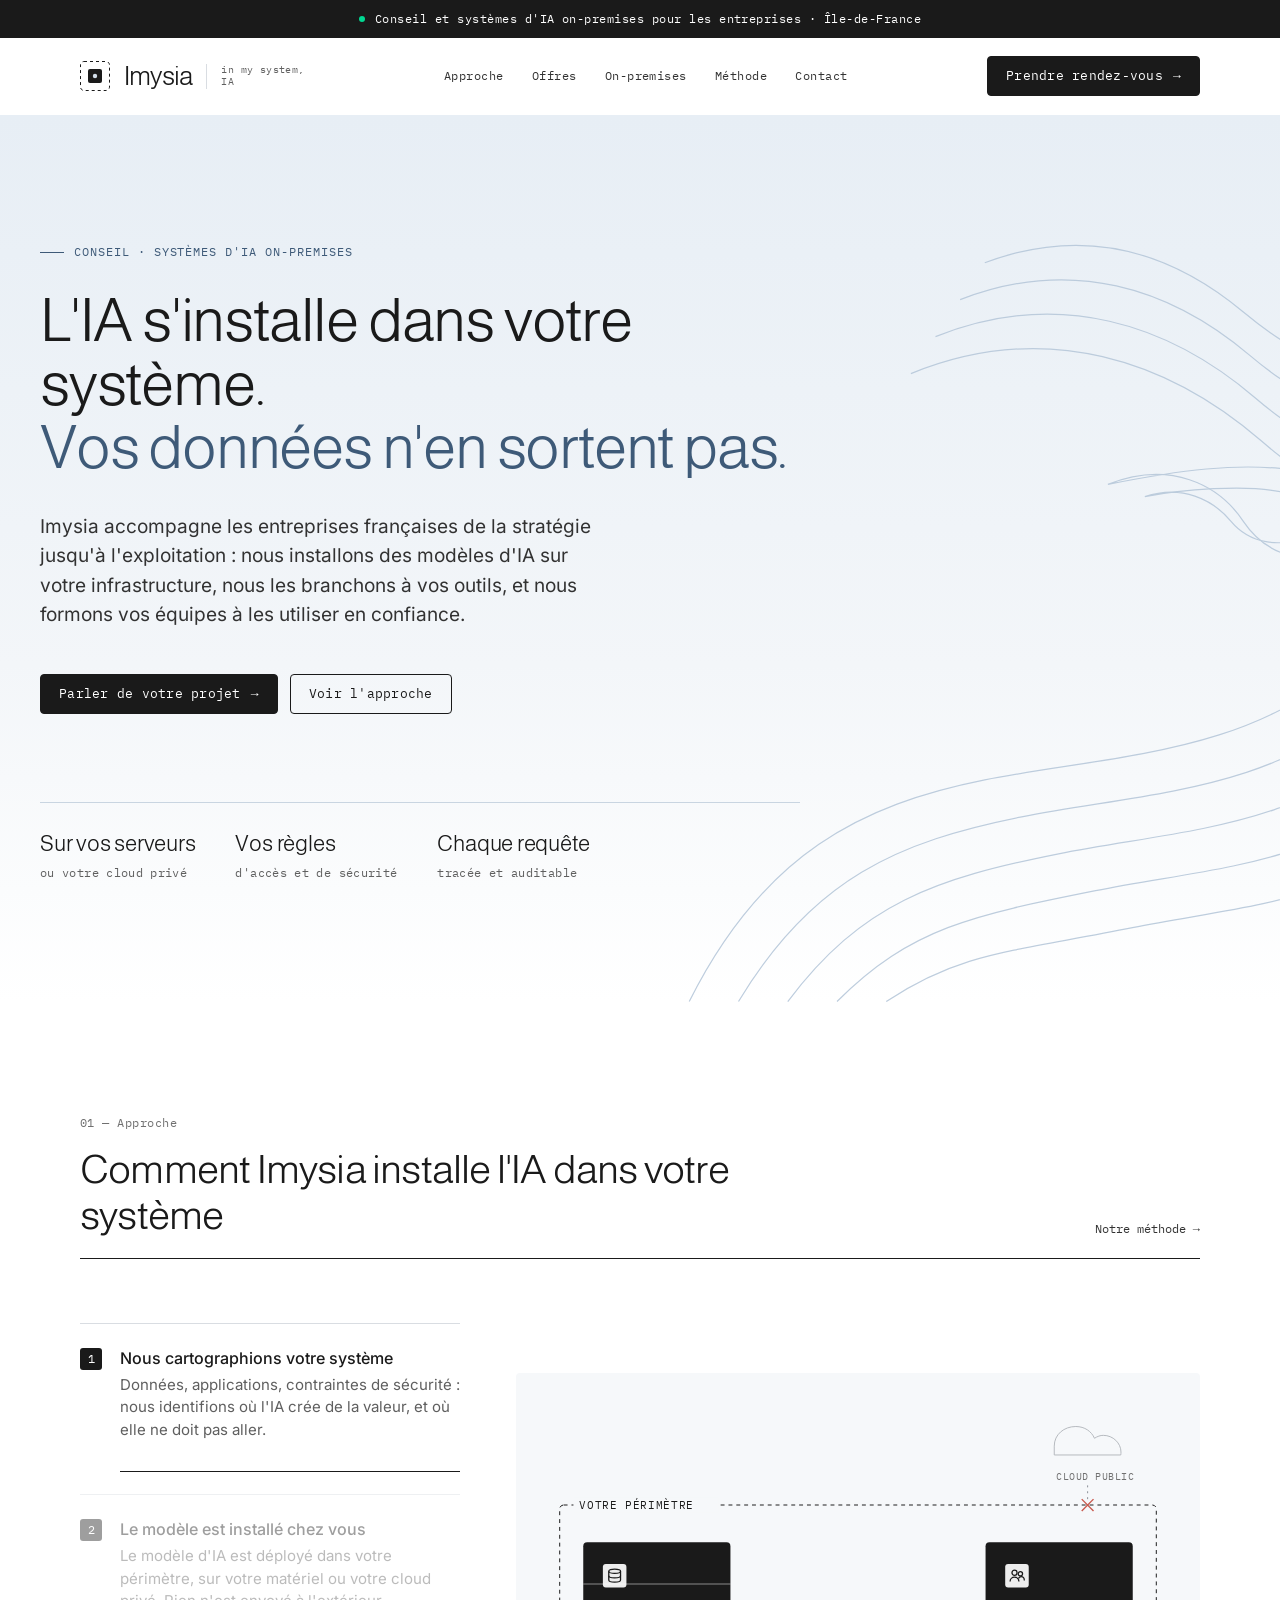
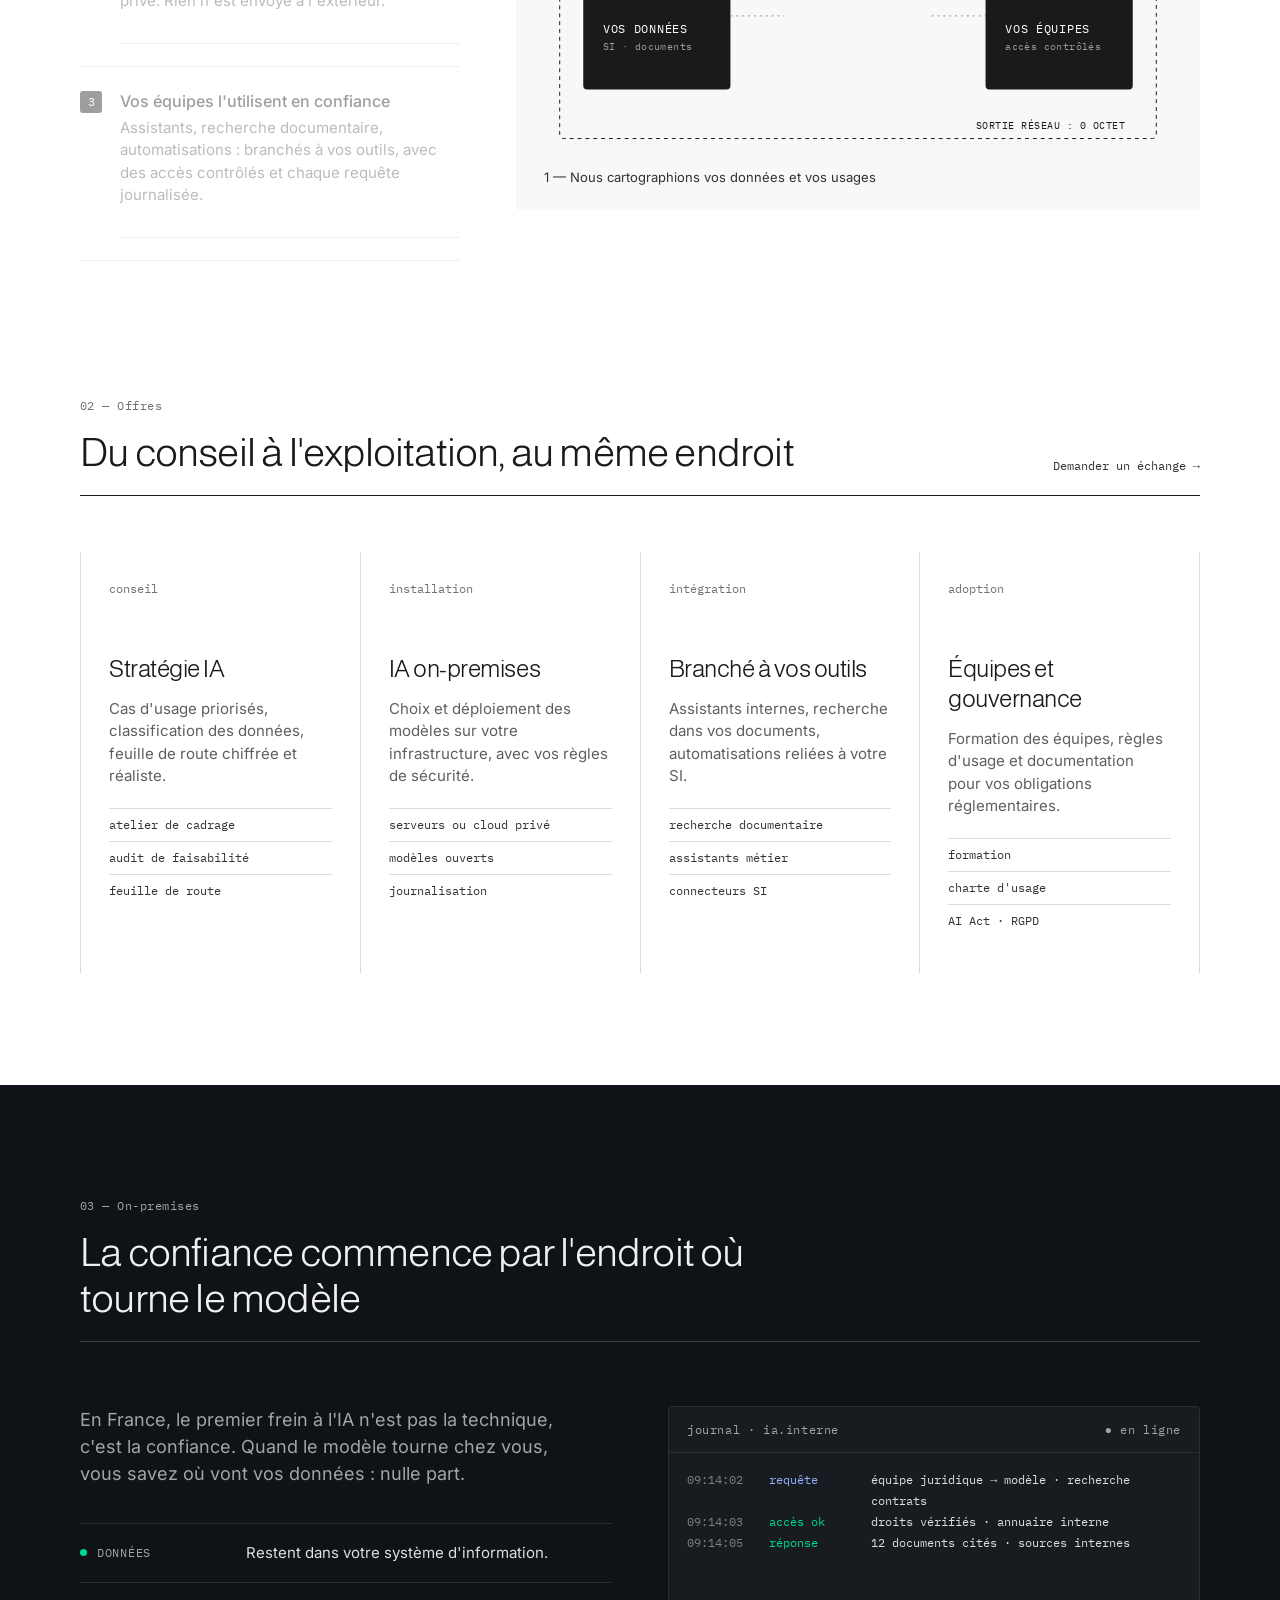
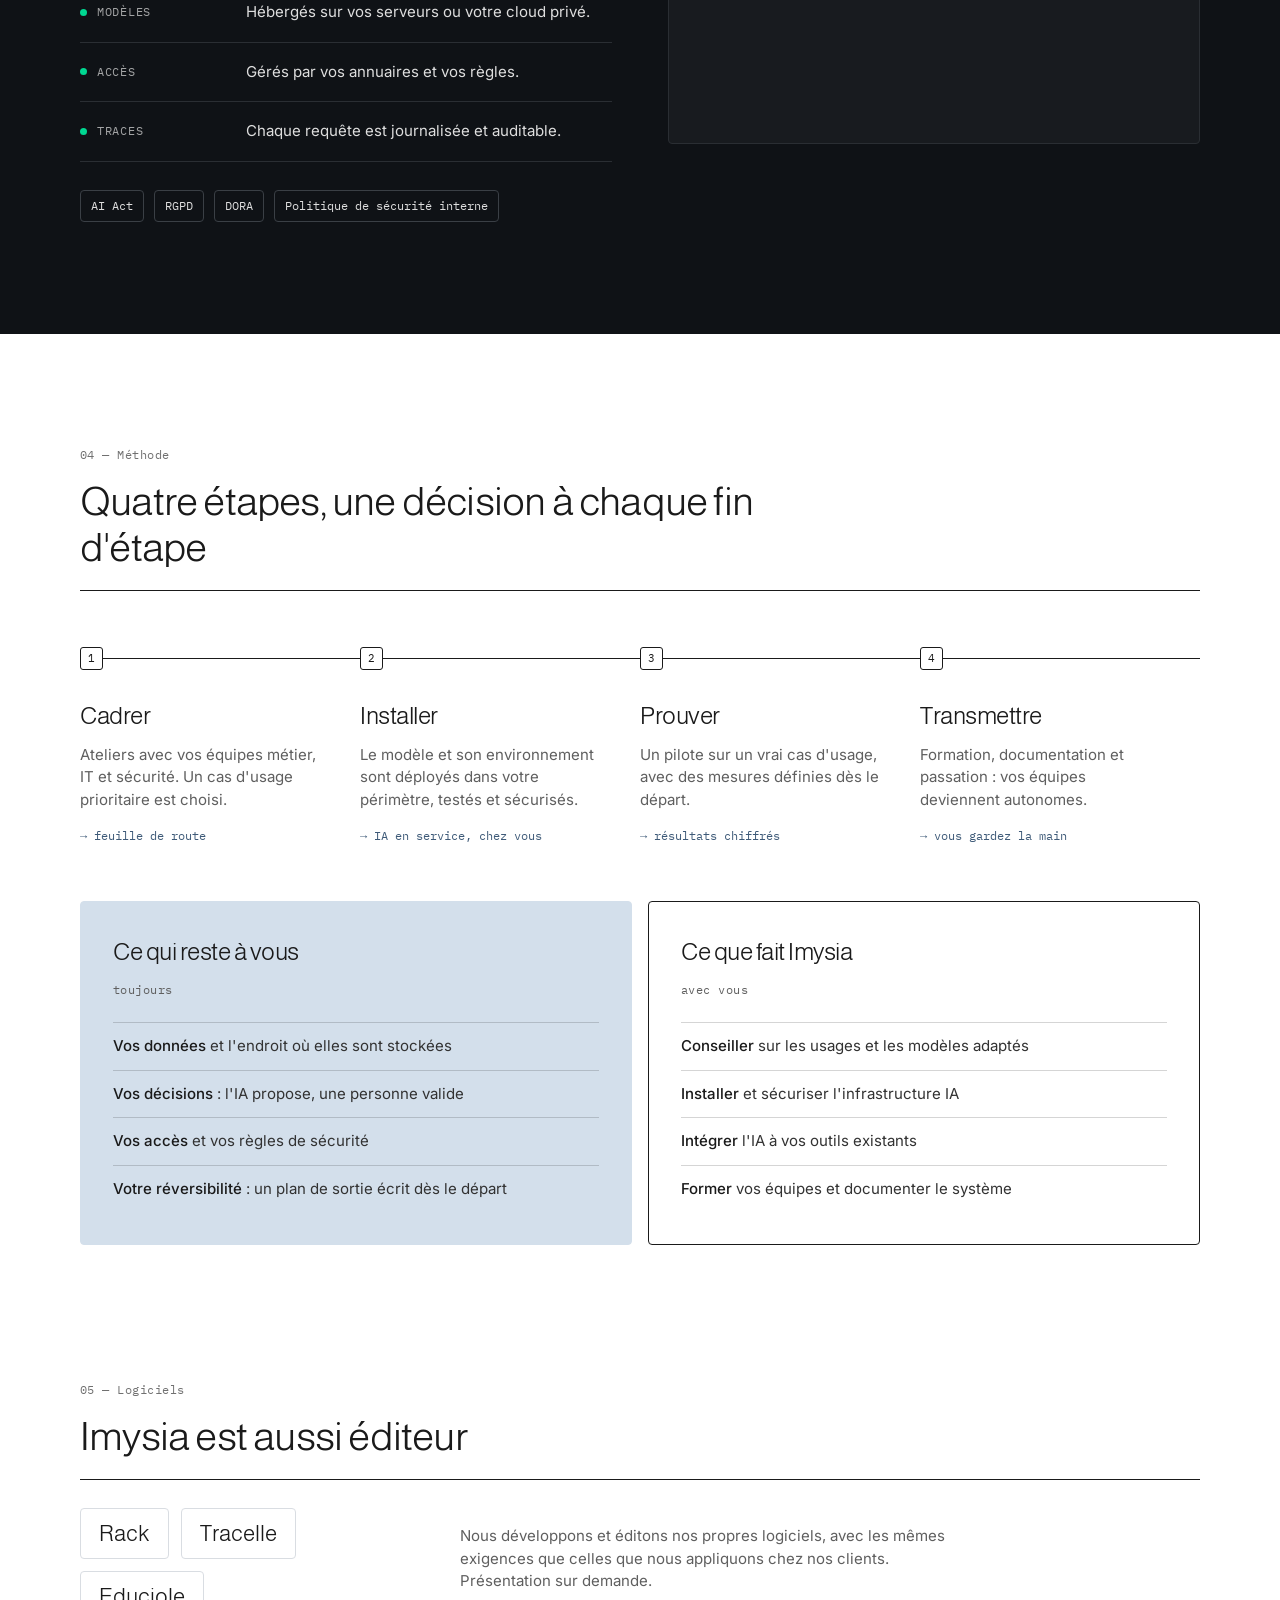
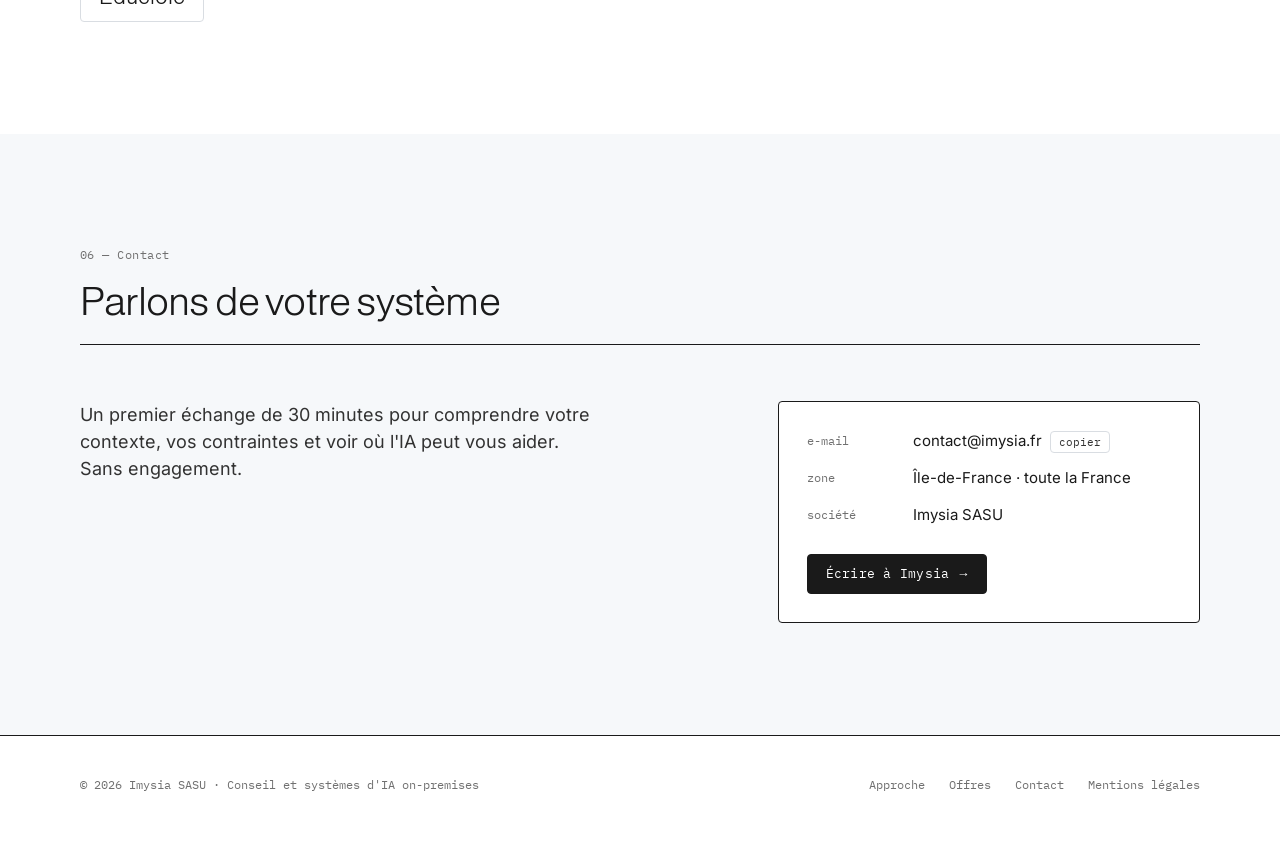
==== index.html @ ec75be94 "Site vitrine Imysia : page d'accueil, mentions légales, polices auto-hébergées Co-Authored-By: Claud" ====
<!DOCTYPE html>
<html lang="fr">
<head>
<meta charset="utf-8">
<meta name="viewport" content="width=device-width, initial-scale=1">
<title>Imysia — L'IA dans votre système</title>
<meta name="description" content="Imysia conseille les entreprises et installe des systèmes d'IA on-premises, dans leur propre système d'information. Vos données restent chez vous.">
<link rel="stylesheet" href="fonts/fonts.css">
<style>
:root{
  --canvas:#ffffff; --paper:#f6f8fa; --ink:#1a1a1a; --graphite:#323232; --smoke:#5f5f5f; --ash:#707070;
  --rule:#1a1a1a; --hairline:#d9dde2; --glacier:#d3dfeb; --glacier-deep:#3e5a78; --blue:#2f5bd8;
  --night:#0f1216; --night-panel:#181b1f; --night-line:#2a2e33; --night-text:#dedede; --night-muted:#a3a4a5;
  --signal:#00b67a; --signal-night:#00d892;
  --display:"Almarai","Inter Tight","Inter",system-ui,sans-serif;
  --sans:"Inter",system-ui,-apple-system,"Segoe UI",sans-serif;
  --mono:"IBM Plex Mono",ui-monospace,SFMono-Regular,Menlo,Consolas,monospace;
}
*{box-sizing:border-box}
html{scroll-behavior:smooth}
body{margin:0;background:var(--canvas);color:var(--graphite);font-family:var(--sans);font-size:16px;line-height:1.5;-webkit-font-smoothing:antialiased}
a{color:inherit;text-decoration:none}
.wrap{max-width:1200px;margin:0 auto;padding:0 40px}
h1,h2,h3{font-family:var(--display);font-weight:300;color:var(--ink);margin:0;letter-spacing:-.02em}
.mono{font-family:var(--mono);font-size:12px;letter-spacing:.04em}
.btn{display:inline-flex;align-items:center;gap:10px;height:40px;padding:0 18px;border-radius:4px;font-family:var(--mono);font-size:13px;letter-spacing:.02em;border:1px solid var(--ink);transition:background-color .2s,color .2s}
.btn-dark{background:var(--ink);color:#fff}
.btn-dark:hover{background:#000}
.btn-line{background:transparent;color:var(--ink)}
.btn-line:hover{background:var(--ink);color:#fff}
.btn .arr{transition:transform .2s}
.btn:hover .arr{transform:translateX(3px)}
:focus-visible{outline:2px solid var(--blue);outline-offset:3px}

/* announcement */
.announce{background:var(--ink);color:#fff;text-align:center;font-family:var(--mono);font-size:12px;letter-spacing:.04em;padding:10px 16px}
.announce .dot{display:inline-block;width:6px;height:6px;border-radius:50%;background:var(--signal-night);margin-right:10px;vertical-align:1px;animation:pulse 2.4s ease-in-out infinite}
@keyframes pulse{0%,100%{opacity:1}50%{opacity:.25}}

/* header */
header{position:sticky;top:0;z-index:20;background:rgba(255,255,255,.92);backdrop-filter:blur(10px);-webkit-backdrop-filter:blur(10px);border-bottom:1px solid transparent;transition:border-color .2s}
header.scrolled{border-bottom-color:var(--hairline)}
.nav{display:flex;align-items:center;justify-content:space-between;height:76px;gap:24px}
.brand{display:flex;align-items:center;gap:14px}
.mark{width:30px;height:30px}
.brand-name{font-family:var(--display);font-weight:300;font-size:26px;letter-spacing:-.03em;color:var(--ink);line-height:1}
.brand-sub{font-family:var(--mono);font-size:10px;line-height:1.25;color:var(--smoke);letter-spacing:.04em;border-left:1px solid var(--hairline);padding-left:14px}
.links{display:flex;gap:28px}
.links a{font-family:var(--mono);font-size:12px;letter-spacing:.04em;color:var(--graphite);position:relative;padding:4px 0}
.links a::after{content:"";position:absolute;left:0;right:0;bottom:-2px;height:1px;background:var(--ink);transform:scaleX(0);transform-origin:left;transition:transform .25s}
.links a:hover::after{transform:scaleX(1)}

/* hero */
.hero{position:relative;overflow:hidden;background:linear-gradient(180deg,#e7eef5 0%,#f3f6f9 62%,#ffffff 100%)}
.topo{position:absolute;inset:0;width:100%;height:100%;opacity:.9}
.topo path{fill:none;stroke:#b7c8da;stroke-width:1}
.topo .drift{animation:drift 28s ease-in-out infinite alternate}
.topo .drift2{animation:drift 36s ease-in-out infinite alternate-reverse}
@keyframes drift{from{transform:translate(0,0)}to{transform:translate(-40px,12px)}}
.hero-in{position:relative;padding:128px 0 120px}
.eyebrow{font-family:var(--mono);font-size:12px;letter-spacing:.08em;text-transform:uppercase;color:var(--glacier-deep);margin:0 0 28px;display:flex;align-items:center;gap:10px}
.eyebrow::before{content:"";width:24px;height:1px;background:var(--glacier-deep)}
.hero h1{font-size:60px;line-height:1.06;max-width:820px}
.hero h1 .soft{color:var(--glacier-deep)}
.hero p.lead{font-size:19px;line-height:1.55;color:var(--graphite);max-width:560px;margin:32px 0 0}
.hero .ctas{display:flex;gap:12px;margin-top:44px;flex-wrap:wrap}
.hero-meta{display:grid;grid-template-columns:repeat(3,auto);gap:40px;justify-content:start;margin-top:88px;padding-top:24px;border-top:1px solid #c9d5e1;max-width:760px}
.hero-meta div{font-family:var(--mono);font-size:12px;color:var(--smoke);letter-spacing:.03em}
.hero-meta b{display:block;font-family:var(--display);font-weight:300;font-size:22px;color:var(--ink);letter-spacing:-.01em;margin-bottom:4px}

/* section header */
section{padding:112px 0}
.sh{display:flex;justify-content:space-between;align-items:flex-end;gap:24px;padding-bottom:20px;border-bottom:1px solid var(--rule)}
.sh .num{font-family:var(--mono);font-size:12px;color:var(--ash);letter-spacing:.04em;margin-bottom:14px;display:block}
.sh h2{font-size:40px;line-height:1.15;max-width:760px}
.sh .side{font-family:var(--mono);font-size:12px;color:var(--graphite);white-space:nowrap}
.sh .side:hover{color:var(--ink);text-decoration:underline}

/* approach / animated diagram */
.approach{display:grid;grid-template-columns:380px 1fr;gap:56px;margin-top:64px;align-items:center}
.steps{list-style:none;margin:0;padding:0}
.step{display:grid;grid-template-columns:24px 1fr;gap:16px;padding:22px 0;border-top:1px solid var(--hairline);cursor:pointer;opacity:.42;transition:opacity .35s}
.step:last-child{border-bottom:1px solid var(--hairline)}
.step.on{opacity:1}
.step .n{width:22px;height:22px;border-radius:3px;background:var(--ink);color:#fff;font-family:var(--mono);font-size:12px;display:grid;place-items:center;margin-top:2px}
.step h3{font-family:var(--sans);font-weight:500;font-size:16px;letter-spacing:0;color:var(--ink);margin-bottom:4px}
.step p{margin:0;font-size:15px;color:var(--smoke)}
.step .bar{grid-column:2;height:1px;background:var(--hairline);margin-top:14px;overflow:hidden}
.step .bar i{display:block;height:100%;width:0;background:var(--ink)}
.step.on .bar i{animation:fill var(--dur,4.2s) linear forwards}
@keyframes fill{to{width:100%}}

.stage{background:var(--paper);border-radius:4px;padding:28px 28px 22px;position:relative}
.stage svg{display:block;width:100%;height:auto}
.stage .cap{font-family:var(--sans);font-size:13px;color:var(--graphite);margin-top:14px;min-height:20px}
.perim{fill:none;stroke:var(--ink);stroke-width:1;stroke-dasharray:4 4}
.perim-label{font-family:var(--mono);font-size:11px;letter-spacing:.06em;fill:var(--ink)}
.box-dark{fill:var(--ink)}
.box-label{font-family:var(--mono);font-size:12px;letter-spacing:.06em;fill:#fff}
.box-sub{font-family:var(--mono);font-size:10px;letter-spacing:.04em;fill:#9a9a9a}
.icon-chip{fill:#fff;opacity:.92}
.icon-stroke{fill:none;stroke:var(--ink);stroke-width:1.3}
.wire{stroke:#8a8f96;stroke-width:1;stroke-dasharray:2 4}
.model{transition:transform .9s cubic-bezier(.2,.8,.2,1),opacity .6s}
.model-card{fill:var(--glacier)}
.model-label{font-family:var(--mono);font-size:12px;fill:var(--ink);letter-spacing:.02em}
.stamp{fill:none;stroke:var(--ink);stroke-width:1}
.stamp-t{font-family:var(--mono);font-size:8px;fill:var(--ink);letter-spacing:.06em}
.packet{fill:var(--blue)}
.cloud{fill:none;stroke:#b5b9be;stroke-width:1}
.cloud-t{font-family:var(--mono);font-size:10px;fill:var(--ash);letter-spacing:.05em}
.block-x{stroke:#c0392b;stroke-width:1.4}
.out-t{font-family:var(--mono);font-size:10px;fill:var(--ink);letter-spacing:.05em}
.glow{opacity:0;transition:opacity 1s}
.s1 .hl-data{opacity:1}
.hl-data{opacity:0;transition:opacity .6s}
.scan{stroke:#ffffff;stroke-width:1;opacity:.5}

/* offres */
.offers{display:grid;grid-template-columns:repeat(4,1fr);gap:0;margin-top:56px;border-left:1px solid var(--hairline)}
.offer{border-right:1px solid var(--hairline);padding:8px 28px 36px;transition:background-color .3s}
.offer:hover{background:var(--paper)}
.offer .tag{font-family:var(--mono);font-size:12px;color:var(--ash);display:block;margin:20px 0 56px}
.offer h3{font-size:24px;line-height:1.25;margin-bottom:14px}
.offer p{margin:0;font-size:15px;color:var(--smoke)}
.offer ul{list-style:none;margin:20px 0 0;padding:0;font-family:var(--mono);font-size:12px;color:var(--graphite)}
.offer li{padding:7px 0;border-top:1px solid var(--hairline)}

/* night */
.night{background:var(--night);color:var(--night-text)}
.night .sh{border-bottom-color:#3a3f45}
.night h2,.night h3{color:#f0f0f0}
.night .sh .num{color:var(--night-muted)}
.night-grid{display:grid;grid-template-columns:1fr 1fr;gap:56px;margin-top:64px;align-items:start}
.night p.lead{font-size:18px;color:var(--night-muted);margin:0 0 36px;max-width:500px}
.status{list-style:none;margin:0;padding:0}
.status li{display:grid;grid-template-columns:150px 1fr;gap:16px;padding:18px 0;border-top:1px solid var(--night-line);font-size:15px}
.status li:last-child{border-bottom:1px solid var(--night-line)}
.status .k{font-family:var(--mono);font-size:12px;letter-spacing:.06em;color:var(--night-muted);display:flex;align-items:center;gap:10px}
.led{width:7px;height:7px;border-radius:50%;background:var(--signal-night);box-shadow:0 0 0 0 rgba(0,216,146,.5);animation:led 2.6s ease-out infinite}
@keyframes led{0%{box-shadow:0 0 0 0 rgba(0,216,146,.45)}70%{box-shadow:0 0 0 7px rgba(0,216,146,0)}100%{box-shadow:0 0 0 0 rgba(0,216,146,0)}}
.term{background:var(--night-panel);border:1px solid var(--night-line);border-radius:4px;font-family:var(--mono);font-size:12px;line-height:1.75;overflow:hidden}
.term-top{display:flex;justify-content:space-between;padding:12px 18px;border-bottom:1px solid var(--night-line);color:var(--night-muted);letter-spacing:.05em}
.term-body{padding:16px 18px 20px;min-height:290px}
.term-line{display:grid;grid-template-columns:72px 92px 1fr;gap:10px;color:var(--night-text);opacity:0;transform:translateY(4px);transition:opacity .4s,transform .4s}
.term-line.in{opacity:1;transform:none}
.term-line .t{color:#7d8187}
.term-line .ok{color:var(--signal-night)}
.term-line .blk{color:#ff8a9a}
.term-line .info{color:#8fb3ff}
.cursor{display:inline-block;width:7px;height:13px;background:var(--night-text);vertical-align:-2px;animation:blink 1s steps(1) infinite}
@keyframes blink{50%{opacity:0}}
.frames{display:flex;gap:10px;flex-wrap:wrap;margin-top:28px}
.frames span{font-family:var(--mono);font-size:12px;color:var(--night-text);border:1px solid #3a3f45;border-radius:4px;padding:6px 10px}

/* method */
.method{display:grid;grid-template-columns:repeat(4,1fr);margin-top:56px;position:relative}
.method::before{content:"";position:absolute;left:0;right:0;top:11px;height:1px;background:var(--hairline)}
.method .line-fill{position:absolute;left:0;top:11px;height:1px;background:var(--ink);width:0;transition:width 1.6s cubic-bezier(.2,.8,.2,1)}
.method.in .line-fill{width:100%}
.phase{position:relative;padding-right:32px}
.phase .knot{width:23px;height:23px;border:1px solid var(--ink);background:#fff;border-radius:3px;display:grid;place-items:center;font-family:var(--mono);font-size:11px;color:var(--ink);position:relative;z-index:1}
.phase h3{font-size:24px;margin:28px 0 10px}
.phase p{margin:0;font-size:15px;color:var(--smoke)}
.phase .out{display:block;font-family:var(--mono);font-size:12px;color:var(--glacier-deep);margin-top:16px}

/* trust */
.trust{display:grid;grid-template-columns:1fr 1fr;gap:16px;margin-top:56px}
.tcol{border:1px solid var(--ink);border-radius:4px;padding:32px}
.tcol.fill{background:var(--glacier);border-color:var(--glacier)}
.tcol h3{font-size:24px;margin-bottom:6px}
.tcol .mono{color:var(--smoke)}
.tcol ul{list-style:none;margin:22px 0 0;padding:0}
.tcol li{padding:12px 0;border-top:1px solid rgba(26,26,26,.18);font-size:15px;color:var(--graphite)}
.tcol li b{color:var(--ink);font-weight:500}

/* software */
.soft-row{display:grid;grid-template-columns:340px 1fr;gap:40px;align-items:baseline;padding:28px 0 0}
.soft-row p{margin:0;font-size:15px;color:var(--smoke);max-width:520px}
.soft-list{display:flex;gap:12px;flex-wrap:wrap}
.soft-list span{font-family:var(--display);font-weight:300;font-size:22px;color:var(--ink);border:1px solid var(--hairline);border-radius:4px;padding:8px 18px}

/* contact */
.contact{background:var(--paper)}
.contact-grid{display:grid;grid-template-columns:1.2fr .8fr;gap:64px;margin-top:56px;align-items:start}
.contact-grid p.lead{font-size:18px;color:var(--graphite);margin:0;max-width:520px}
.card{background:#fff;border:1px solid var(--ink);border-radius:4px;padding:28px}
.card dl{margin:0;display:grid;grid-template-columns:90px 1fr;gap:14px 16px;font-size:15px;color:var(--ink)}
.card dt{font-family:var(--mono);font-size:12px;color:var(--ash);padding-top:2px}
.card dd{margin:0}
.copy{font-family:var(--mono);font-size:11px;color:var(--graphite);background:none;border:1px solid var(--hairline);border-radius:4px;padding:3px 8px;margin-left:8px;cursor:pointer}
.copy:hover{border-color:var(--ink)}

footer{border-top:1px solid var(--rule);padding:40px 0 64px;font-family:var(--mono);font-size:12px;color:var(--ash)}
.foot{display:flex;justify-content:space-between;gap:24px;flex-wrap:wrap}
.foot nav{display:flex;gap:24px}
.foot a:hover{color:var(--ink)}

/* reveal */
.rv{opacity:0;transform:translateY(14px);transition:opacity .8s ease,transform .8s ease}
.rv.in{opacity:1;transform:none}

@media (max-width:1000px){
  .approach,.night-grid,.contact-grid,.trust{grid-template-columns:1fr}
  .offers,.method{grid-template-columns:repeat(2,1fr)}
  .method::before,.method .line-fill{display:none}
  .phase{margin-bottom:40px}
  .links{display:none}
  .hero h1{font-size:46px}
  .sh h2{font-size:32px}
}
@media (max-width:640px){
  .wrap{padding:0 20px}
  section{padding:80px 0}
  .hero-in{padding:80px 0}
  .hero h1{font-size:36px}
  .brand-sub{display:none}
  .offers,.method{grid-template-columns:1fr}
  .hero-meta{grid-template-columns:1fr;gap:20px}
  .soft-row{grid-template-columns:1fr;gap:16px}
  .status li{grid-template-columns:1fr;gap:6px}
  .term-line{grid-template-columns:62px 1fr}
  .term-line .t{display:none}
  .sh{flex-direction:column;align-items:flex-start}
}
@media (prefers-reduced-motion:reduce){
  *,*::before,*::after{animation:none!important;transition:none!important}
  .rv{opacity:1;transform:none}
  .term-line{opacity:1;transform:none}
}
</style>
</head>
<body>

<div class="announce"><span class="dot"></span>Conseil et systèmes d'IA on-premises pour les entreprises · Île-de-France</div>

<header id="top">
  <div class="wrap nav">
    <a href="#top" class="brand" aria-label="Imysia, accueil">
      <svg class="mark" viewBox="0 0 30 30" aria-hidden="true"><rect x=".5" y=".5" width="29" height="29" rx="3.5" fill="none" stroke="#1a1a1a" stroke-dasharray="3 3"/><rect x="8" y="8" width="14" height="14" rx="2" fill="#1a1a1a"/><circle cx="15" cy="15" r="2.2" fill="#d3dfeb"/></svg>
      <span class="brand-name">Imysia</span>
      <span class="brand-sub">in my system,<br>IA</span>
    </a>
    <nav class="links" aria-label="Navigation principale">
      <a href="#approche">Approche</a>
      <a href="#offres">Offres</a>
      <a href="#perimetre">On-premises</a>
      <a href="#methode">Méthode</a>
      <a href="#contact">Contact</a>
    </nav>
    <a href="#contact" class="btn btn-dark">Prendre rendez-vous <span class="arr">→</span></a>
  </div>
</header>

<main>
<!-- HERO -->
<section class="hero" aria-labelledby="h-hero" style="padding:0">
  <svg class="topo" viewBox="0 0 1440 720" preserveAspectRatio="xMidYMid slice" aria-hidden="true">
    <g class="drift">
      <path d="M760 720C820 600 900 560 1000 540S1220 520 1300 440 1440 300 1500 260"/>
      <path d="M800 720C860 620 930 590 1030 570S1240 550 1320 470 1450 340 1520 300"/>
      <path d="M840 720C900 640 960 620 1060 600S1260 580 1340 500 1460 380 1540 340"/>
      <path d="M880 720C940 660 990 650 1090 630S1280 610 1360 530 1470 420 1560 380"/>
      <path d="M920 720C980 680 1020 680 1120 660S1300 640 1380 560 1480 460 1580 420"/>
    </g>
    <g class="drift2">
      <path d="M1000 120C1080 90 1150 110 1210 160S1330 230 1400 200"/>
      <path d="M980 150C1070 115 1150 140 1215 195S1340 265 1420 235"/>
      <path d="M960 180C1060 140 1150 170 1220 230S1350 300 1440 270"/>
      <path d="M940 210C1050 165 1150 200 1225 265S1360 335 1460 305"/>
      <path d="M1100 300C1150 280 1190 300 1210 330S1270 370 1300 350 1310 300 1260 290 1150 290 1100 300Z"/>
      <path d="M1130 310C1160 300 1185 312 1200 330S1240 352 1262 342 1268 312 1240 306 1160 304 1130 310Z"/>
    </g>
  </svg>
  <div class="wrap hero-in">
    <p class="eyebrow rv">Conseil · Systèmes d'IA on-premises</p>
    <h1 id="h-hero" class="rv">L'IA s'installe dans votre système.<br><span class="soft">Vos données n'en sortent pas.</span></h1>
    <p class="lead rv">Imysia accompagne les entreprises françaises de la stratégie jusqu'à l'exploitation : nous installons des modèles d'IA sur votre infrastructure, nous les branchons à vos outils, et nous formons vos équipes à les utiliser en confiance.</p>
    <div class="ctas rv">
      <a href="#contact" class="btn btn-dark">Parler de votre projet <span class="arr">→</span></a>
      <a href="#approche" class="btn btn-line">Voir l'approche</a>
    </div>
    <div class="hero-meta rv">
      <div><b>Sur vos serveurs</b>ou votre cloud privé</div>
      <div><b>Vos règles</b>d'accès et de sécurité</div>
      <div><b>Chaque requête</b>tracée et auditable</div>
    </div>
  </div>
</section>

<!-- 01 APPROCHE -->
<section id="approche">
  <div class="wrap">
    <div class="sh rv">
      <div><span class="num">01 — Approche</span><h2>Comment Imysia installe l'IA dans votre système</h2></div>
      <a href="#methode" class="side">Notre méthode →</a>
    </div>

    <div class="approach">
      <ol class="steps" id="steps">
        <li class="step on" data-i="0"><span class="n">1</span><div><h3>Nous cartographions votre système</h3><p>Données, applications, contraintes de sécurité : nous identifions où l'IA crée de la valeur, et où elle ne doit pas aller.</p></div><div class="bar"><i></i></div></li>
        <li class="step" data-i="1"><span class="n">2</span><div><h3>Le modèle est installé chez vous</h3><p>Le modèle d'IA est déployé dans votre périmètre, sur votre matériel ou votre cloud privé. Rien n'est envoyé à l'extérieur.</p></div><div class="bar"><i></i></div></li>
        <li class="step" data-i="2"><span class="n">3</span><div><h3>Vos équipes l'utilisent en confiance</h3><p>Assistants, recherche documentaire, automatisations : branchés à vos outils, avec des accès contrôlés et chaque requête journalisée.</p></div><div class="bar"><i></i></div></li>
      </ol>

      <figure class="stage rv" style="margin:0" aria-label="Schéma animé : vos données, le modèle d'IA et vos équipes, tous à l'intérieur de votre périmètre ; le cloud public reste à l'extérieur.">
        <svg viewBox="0 0 640 360" id="diagram">
          <!-- outside: public cloud -->
          <g id="cloud">
            <path class="cloud" d="M520 46c0-12 10-20 22-20 9 0 16 5 19 12 3-2 6-3 9-3 10 0 18 8 18 17 0 1 0 2-.2 3H520z"/>
            <text class="cloud-t" x="522" y="80">CLOUD PUBLIC</text>
            <line class="wire" x1="554" y1="86" x2="554" y2="104"/>
            <g id="block"><line class="block-x" x1="548" y1="100" x2="560" y2="112"/><line class="block-x" x1="560" y1="100" x2="548" y2="112"/></g>
          </g>
          <!-- perimeter -->
          <rect class="perim" x="16" y="106" width="608" height="238" rx="4"/>
          <rect x="30" y="98" width="148" height="16" fill="#f6f8fa"/>
          <text class="perim-label" x="36" y="110">VOTRE PÉRIMÈTRE</text>
          <text class="out-t" x="440" y="334" id="egress">SORTIE RÉSEAU : 0 OCTET</text>

          <!-- data -->
          <g id="data">
            <rect class="box-dark" x="40" y="144" width="150" height="150" rx="4"/>
            <rect class="icon-chip" x="60" y="166" width="24" height="24" rx="3"/>
            <g class="icon-stroke" transform="translate(64 170)"><ellipse cx="8" cy="3.5" rx="6" ry="2.2"/><path d="M2 3.5v9c0 1.2 2.7 2.2 6 2.2s6-1 6-2.2v-9"/><path d="M2 8c0 1.2 2.7 2.2 6 2.2s6-1 6-2.2"/></g>
            <text class="box-label" x="60" y="236">VOS DONNÉES</text>
            <text class="box-sub" x="60" y="254">SI · documents</text>
            <g id="scanlines" class="hl-data">
              <line class="scan" x1="40" y1="0" x2="190" y2="0" id="scan1"/>
            </g>
          </g>

          <!-- wires -->
          <line class="wire" x1="190" y1="219" x2="245" y2="219"/>
          <line class="wire" x1="395" y1="219" x2="450" y2="219"/>

          <!-- model -->
          <g class="model" id="model">
            <rect class="model-card" x="245" y="172" width="150" height="94" rx="4"/>
            <text class="model-label" x="259" y="250">Modèle IA</text>
            <g transform="translate(332 182)">
              <rect class="stamp" x="0" y="0" width="52" height="54" rx="2"/>
              <circle class="stamp" cx="26" cy="20" r="11"/>
              <path class="stamp" d="M20 20l4 4 8-8"/>
              <text class="stamp-t" x="6" y="44">ON-PREM</text>
            </g>
          </g>

          <!-- teams -->
          <g id="teams">
            <defs>
              <radialGradient id="g1" cx="1" cy=".4" r="1.1">
                <stop offset="0" stop-color="#2f5bd8"/><stop offset=".55" stop-color="#1b2d6b"/><stop offset="1" stop-color="#1a1a1a" stop-opacity="0"/>
              </radialGradient>
            </defs>
            <rect class="box-dark" x="450" y="144" width="150" height="150" rx="4"/>
            <rect class="glow" id="glow" x="450" y="144" width="150" height="150" rx="4" fill="url(#g1)"/>
            <rect class="icon-chip" x="470" y="166" width="24" height="24" rx="3"/>
            <g class="icon-stroke" transform="translate(474 170)"><circle cx="5.5" cy="5" r="2.6"/><circle cx="11.5" cy="6" r="2.2"/><path d="M1 14c0-2.6 2-4.4 4.5-4.4S10 11.4 10 14"/><path d="M9.5 11c.6-1.3 1.6-2 2.8-2 2 0 3.2 1.6 3.2 4"/></g>
            <text class="box-label" x="470" y="236">VOS ÉQUIPES</text>
            <text class="box-sub" x="470" y="254">accès contrôlés</text>
          </g>

          <!-- packets -->
          <circle class="packet" id="p1" r="3.5" cx="190" cy="219" opacity="0"/>
          <circle class="packet" id="p2" r="3.5" cx="395" cy="219" opacity="0"/>
        </svg>
        <figcaption class="cap" id="cap">1 — Nous cartographions vos données et vos usages</figcaption>
      </figure>
    </div>
  </div>
</section>

<!-- 02 OFFRES -->
<section id="offres" style="padding-top:24px">
  <div class="wrap">
    <div class="sh rv">
      <div><span class="num">02 — Offres</span><h2>Du conseil à l'exploitation, au même endroit</h2></div>
      <a href="#contact" class="side">Demander un échange →</a>
    </div>
    <div class="offers">
      <article class="offer rv"><span class="tag">conseil</span><h3>Stratégie IA</h3><p>Cas d'usage priorisés, classification des données, feuille de route chiffrée et réaliste.</p><ul><li>atelier de cadrage</li><li>audit de faisabilité</li><li>feuille de route</li></ul></article>
      <article class="offer rv"><span class="tag">installation</span><h3>IA on-premises</h3><p>Choix et déploiement des modèles sur votre infrastructure, avec vos règles de sécurité.</p><ul><li>serveurs ou cloud privé</li><li>modèles ouverts</li><li>journalisation</li></ul></article>
      <article class="offer rv"><span class="tag">intégration</span><h3>Branché à vos outils</h3><p>Assistants internes, recherche dans vos documents, automatisations reliées à votre SI.</p><ul><li>recherche documentaire</li><li>assistants métier</li><li>connecteurs SI</li></ul></article>
      <article class="offer rv"><span class="tag">adoption</span><h3>Équipes et gouvernance</h3><p>Formation des équipes, règles d'usage et documentation pour vos obligations réglementaires.</p><ul><li>formation</li><li>charte d'usage</li><li>AI Act · RGPD</li></ul></article>
    </div>
  </div>
</section>

<!-- 03 ON-PREM (night) -->
<section id="perimetre" class="night">
  <div class="wrap">
    <div class="sh rv">
      <div><span class="num">03 — On-premises</span><h2>La confiance commence par l'endroit où tourne le modèle</h2></div>
    </div>
    <div class="night-grid">
      <div class="rv">
        <p class="lead">En France, le premier frein à l'IA n'est pas la technique, c'est la confiance. Quand le modèle tourne chez vous, vous savez où vont vos données : nulle part.</p>
        <ul class="status">
          <li><span class="k"><span class="led"></span>DONNÉES</span><span>Restent dans votre système d'information.</span></li>
          <li><span class="k"><span class="led"></span>MODÈLES</span><span>Hébergés sur vos serveurs ou votre cloud privé.</span></li>
          <li><span class="k"><span class="led"></span>ACCÈS</span><span>Gérés par vos annuaires et vos règles.</span></li>
          <li><span class="k"><span class="led"></span>TRACES</span><span>Chaque requête est journalisée et auditable.</span></li>
        </ul>
        <div class="frames"><span>AI Act</span><span>RGPD</span><span>DORA</span><span>Politique de sécurité interne</span></div>
      </div>
      <div class="term rv" aria-label="Exemple de journal d'un système IA on-premises">
        <div class="term-top"><span>journal · ia.interne</span><span>● en ligne</span></div>
        <div class="term-body" id="term">
          <div class="term-line"><span class="t">09:14:02</span><span class="info">requête</span><span>équipe juridique → modèle · recherche contrats</span></div>
          <div class="term-line"><span class="t">09:14:03</span><span class="ok">accès ok</span><span>droits vérifiés · annuaire interne</span></div>
          <div class="term-line"><span class="t">09:14:05</span><span class="ok">réponse</span><span>12 documents cités · sources internes</span></div>
          <div class="term-line"><span class="t">09:21:47</span><span class="info">requête</span><span>support client → modèle · synthèse ticket</span></div>
          <div class="term-line"><span class="t">09:21:48</span><span class="blk">bloqué</span><span>appel externe refusé · hors périmètre</span></div>
          <div class="term-line"><span class="t">09:21:49</span><span class="ok">réponse</span><span>générée en local · 0 octet sortant</span></div>
          <div class="term-line"><span class="t">09:30:00</span><span class="info">audit</span><span>journal signé · conservé 12 mois</span></div>
          <div class="term-line"><span class="t"></span><span></span><span><span class="cursor"></span></span></div>
        </div>
      </div>
    </div>
  </div>
</section>

<!-- 04 METHODE -->
<section id="methode">
  <div class="wrap">
    <div class="sh rv">
      <div><span class="num">04 — Méthode</span><h2>Quatre étapes, une décision à chaque fin d'étape</h2></div>
    </div>
    <div class="method" id="method">
      <span class="line-fill"></span>
      <div class="phase"><span class="knot">1</span><h3>Cadrer</h3><p>Ateliers avec vos équipes métier, IT et sécurité. Un cas d'usage prioritaire est choisi.</p><span class="out">→ feuille de route</span></div>
      <div class="phase"><span class="knot">2</span><h3>Installer</h3><p>Le modèle et son environnement sont déployés dans votre périmètre, testés et sécurisés.</p><span class="out">→ IA en service, chez vous</span></div>
      <div class="phase"><span class="knot">3</span><h3>Prouver</h3><p>Un pilote sur un vrai cas d'usage, avec des mesures définies dès le départ.</p><span class="out">→ résultats chiffrés</span></div>
      <div class="phase"><span class="knot">4</span><h3>Transmettre</h3><p>Formation, documentation et passation : vos équipes deviennent autonomes.</p><span class="out">→ vous gardez la main</span></div>
    </div>

    <div class="trust">
      <div class="tcol fill rv">
        <h3>Ce qui reste à vous</h3>
        <span class="mono">toujours</span>
        <ul>
          <li><b>Vos données</b> et l'endroit où elles sont stockées</li>
          <li><b>Vos décisions</b> : l'IA propose, une personne valide</li>
          <li><b>Vos accès</b> et vos règles de sécurité</li>
          <li><b>Votre réversibilité</b> : un plan de sortie écrit dès le départ</li>
        </ul>
      </div>
      <div class="tcol rv">
        <h3>Ce que fait Imysia</h3>
        <span class="mono">avec vous</span>
        <ul>
          <li><b>Conseiller</b> sur les usages et les modèles adaptés</li>
          <li><b>Installer</b> et sécuriser l'infrastructure IA</li>
          <li><b>Intégrer</b> l'IA à vos outils existants</li>
          <li><b>Former</b> vos équipes et documenter le système</li>
        </ul>
      </div>
    </div>
  </div>
</section>

<!-- 05 LOGICIELS -->
<section id="logiciels" style="padding-top:24px">
  <div class="wrap">
    <div class="sh rv">
      <div><span class="num">05 — Logiciels</span><h2>Imysia est aussi éditeur</h2></div>
    </div>
    <div class="soft-row rv">
      <div class="soft-list"><span>Rack</span><span>Tracelle</span><span>Educiole</span></div>
      <p>Nous développons et éditons nos propres logiciels, avec les mêmes exigences que celles que nous appliquons chez nos clients. Présentation sur demande.</p>
    </div>
  </div>
</section>

<!-- 06 CONTACT -->
<section id="contact" class="contact">
  <div class="wrap">
    <div class="sh rv">
      <div><span class="num">06 — Contact</span><h2>Parlons de votre système</h2></div>
    </div>
    <div class="contact-grid">
      <p class="lead rv">Un premier échange de 30 minutes pour comprendre votre contexte, vos contraintes et voir où l'IA peut vous aider. Sans engagement.</p>
      <div class="card rv">
        <dl>
          <dt>e-mail</dt><dd><span id="mail">contact@imysia.fr</span><button class="copy" type="button" data-copy="mail">copier</button></dd>
          <dt>zone</dt><dd>Île-de-France · toute la France</dd>
          <dt>société</dt><dd>Imysia SASU</dd>
        </dl>
        <a class="btn btn-dark" style="margin-top:28px" href="mailto:contact@imysia.fr?subject=Projet%20IA%20on-premises">Écrire à Imysia <span class="arr">→</span></a>
      </div>
    </div>
  </div>
</section>
</main>

<footer>
  <div class="wrap foot">
    <span>© 2026 Imysia SASU · Conseil et systèmes d'IA on-premises</span>
    <nav aria-label="Pied de page"><a href="#approche">Approche</a><a href="#offres">Offres</a><a href="#contact">Contact</a><a href="mentions-legales.html">Mentions légales</a></nav>
  </div>
</footer>

<script>
(function(){
  var reduce = window.matchMedia && window.matchMedia('(prefers-reduced-motion: reduce)').matches;

  // header border
  var hd=document.querySelector('header');
  function sc(){hd.classList.toggle('scrolled',window.scrollY>8)}
  window.addEventListener('scroll',sc,{passive:true});sc();

  // reveal
  var io=new IntersectionObserver(function(es){es.forEach(function(e){if(e.isIntersecting){e.target.classList.add('in');io.unobserve(e.target)}})},{threshold:.15});
  document.querySelectorAll('.rv,#method').forEach(function(el){io.observe(el)});

  // terminal lines
  var term=document.getElementById('term'), started=false;
  new IntersectionObserver(function(es){es.forEach(function(e){
    if(e.isIntersecting && !started){started=true;
      var ls=term.querySelectorAll('.term-line');
      ls.forEach(function(l,i){setTimeout(function(){l.classList.add('in')}, reduce?0:i*420)});
    }})},{threshold:.3}).observe(term);

  // diagram
  var steps=[].slice.call(document.querySelectorAll('.step'));
  var caps=['1 — Nous cartographions vos données et vos usages','2 — Le modèle est installé dans votre périmètre','3 — Vos équipes l’utilisent, rien ne sort'];
  var model=document.getElementById('model'), glow=document.getElementById('glow'), cap=document.getElementById('cap');
  var scan=document.getElementById('scan1'), scanG=document.getElementById('scanlines');
  var p1=document.getElementById('p1'), p2=document.getElementById('p2'), block=document.getElementById('block');
  var cur=0, timer=null, raf=null, t0=0, DUR=4200, paused=false;

  function setStep(i){
    cur=i;
    steps.forEach(function(s,k){s.classList.toggle('on',k===i);var b=s.querySelector('.bar i');if(b){b.style.animation='none';b.offsetWidth;b.style.animation=''}});
    cap.textContent=caps[i];
    scanG.style.opacity = i===0 ? 1 : 0;
    if(i===0){ model.style.transform='translate(0,-90px)'; model.style.opacity=0; }
    else { model.style.transform='translate(0,0)'; model.style.opacity=1; }
    glow.style.opacity = i===2 ? .9 : 0;
    t0=performance.now();
  }
  function loop(now){
    var t=(now-t0)/DUR;
    // scan line over data box
    if(cur===0){ var y=144+((now/12)%150); scan.setAttribute('y1',y); scan.setAttribute('y2',y); }
    // packets in step 3
    if(cur===2){
      var a=((now-t0)/1400)%1, b=((now-t0)/1400+.5)%1;
      p1.setAttribute('cx',190+55*a); p1.setAttribute('opacity',1);
      p2.setAttribute('cx',395+55*b); p2.setAttribute('opacity',1);
    } else { p1.setAttribute('opacity',0); p2.setAttribute('opacity',0); }
    // blocked cloud pulse
    block.style.opacity = .55+.45*Math.abs(Math.sin(now/600));
    if(!paused && t>=1){ setStep((cur+1)%3); }
    raf=requestAnimationFrame(loop);
  }
  steps.forEach(function(s){
    s.addEventListener('click',function(){setStep(+s.dataset.i)});
  });
  var stage=document.querySelector('.stage');
  stage.addEventListener('mouseenter',function(){paused=true});
  stage.addEventListener('mouseleave',function(){paused=false;t0=performance.now()});
  setStep(0);
  if(reduce){ setStep(2); } else { raf=requestAnimationFrame(loop); }

  // copy
  document.querySelectorAll('[data-copy]').forEach(function(b){
    b.addEventListener('click',function(){
      var t=document.getElementById(b.getAttribute('data-copy')).textContent;
      try{navigator.clipboard.writeText(t).then(function(){b.textContent='copié';setTimeout(function(){b.textContent='copier'},1500)},function(){b.textContent='sélectionnez'})}catch(e){b.textContent='sélectionnez'}
    });
  });
})();
</script>
</body>
</html>
---- fonts/fonts.css ----
@font-face{font-family:"Almarai";font-weight:300;font-style:normal;font-display:swap;src:url(almarai-latin-300-normal.woff2) format("woff2")}
@font-face{font-family:"Almarai";font-weight:400;font-style:normal;font-display:swap;src:url(almarai-latin-400-normal.woff2) format("woff2")}
@font-face{font-family:"Inter";font-weight:400;font-style:normal;font-display:swap;src:url(inter-latin-400-normal.woff2) format("woff2")}
@font-face{font-family:"Inter";font-weight:500;font-style:normal;font-display:swap;src:url(inter-latin-500-normal.woff2) format("woff2")}
@font-face{font-family:"IBM Plex Mono";font-weight:400;font-style:normal;font-display:swap;src:url(ibm-plex-mono-latin-400-normal.woff2) format("woff2")}
@font-face{font-family:"IBM Plex Mono";font-weight:500;font-style:normal;font-display:swap;src:url(ibm-plex-mono-latin-500-normal.woff2) format("woff2")}
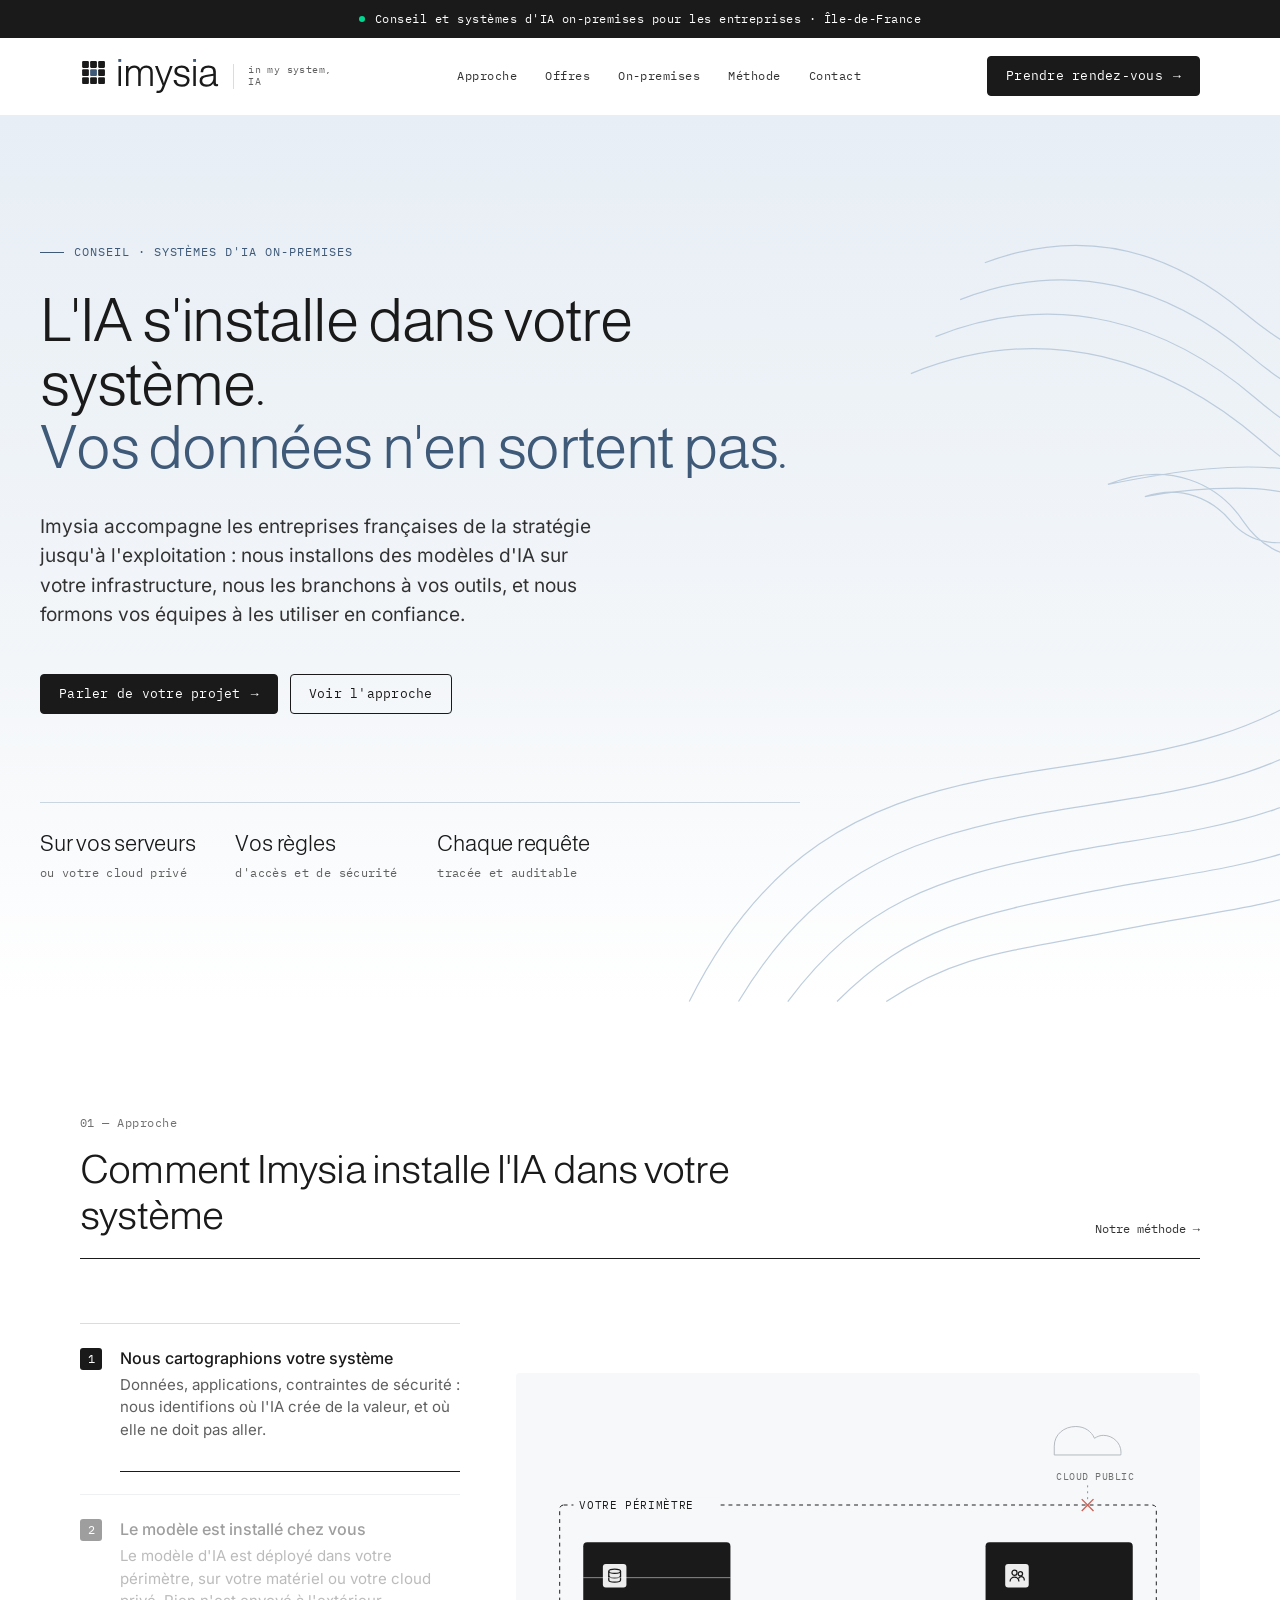
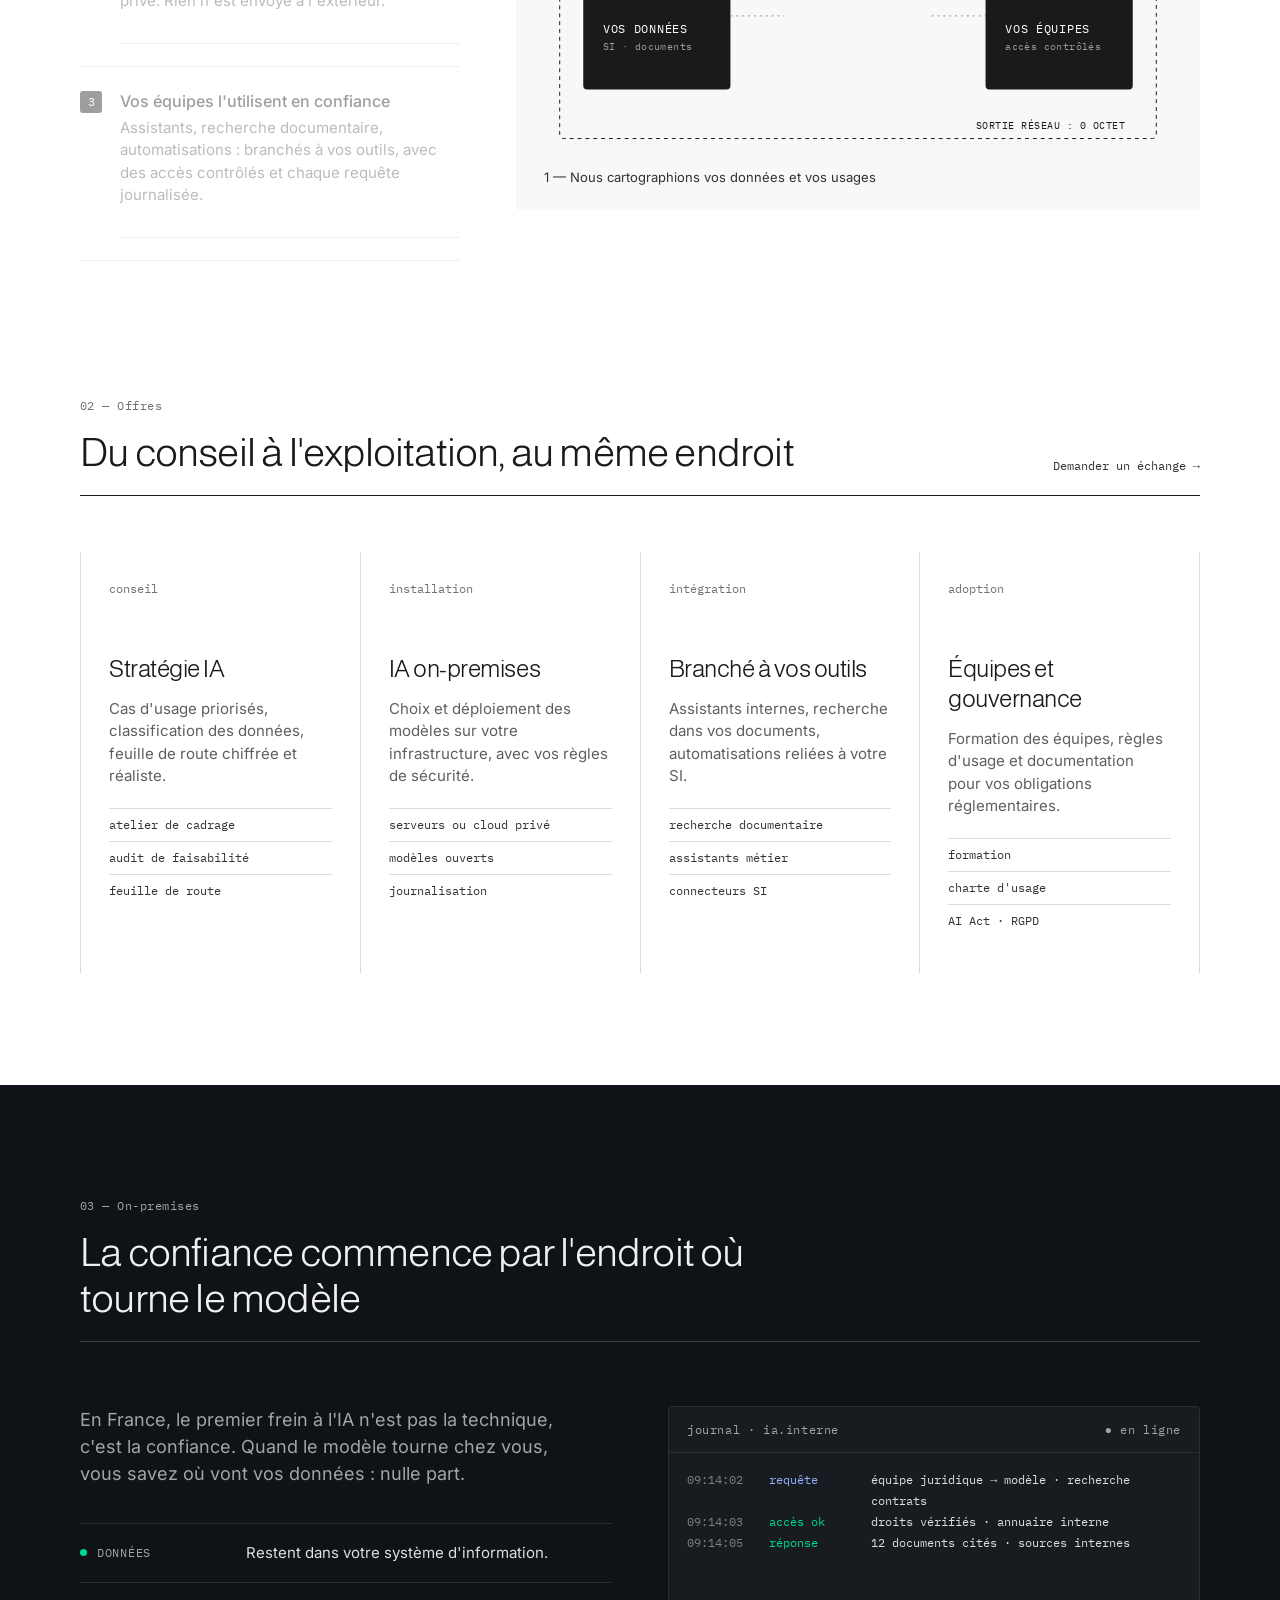
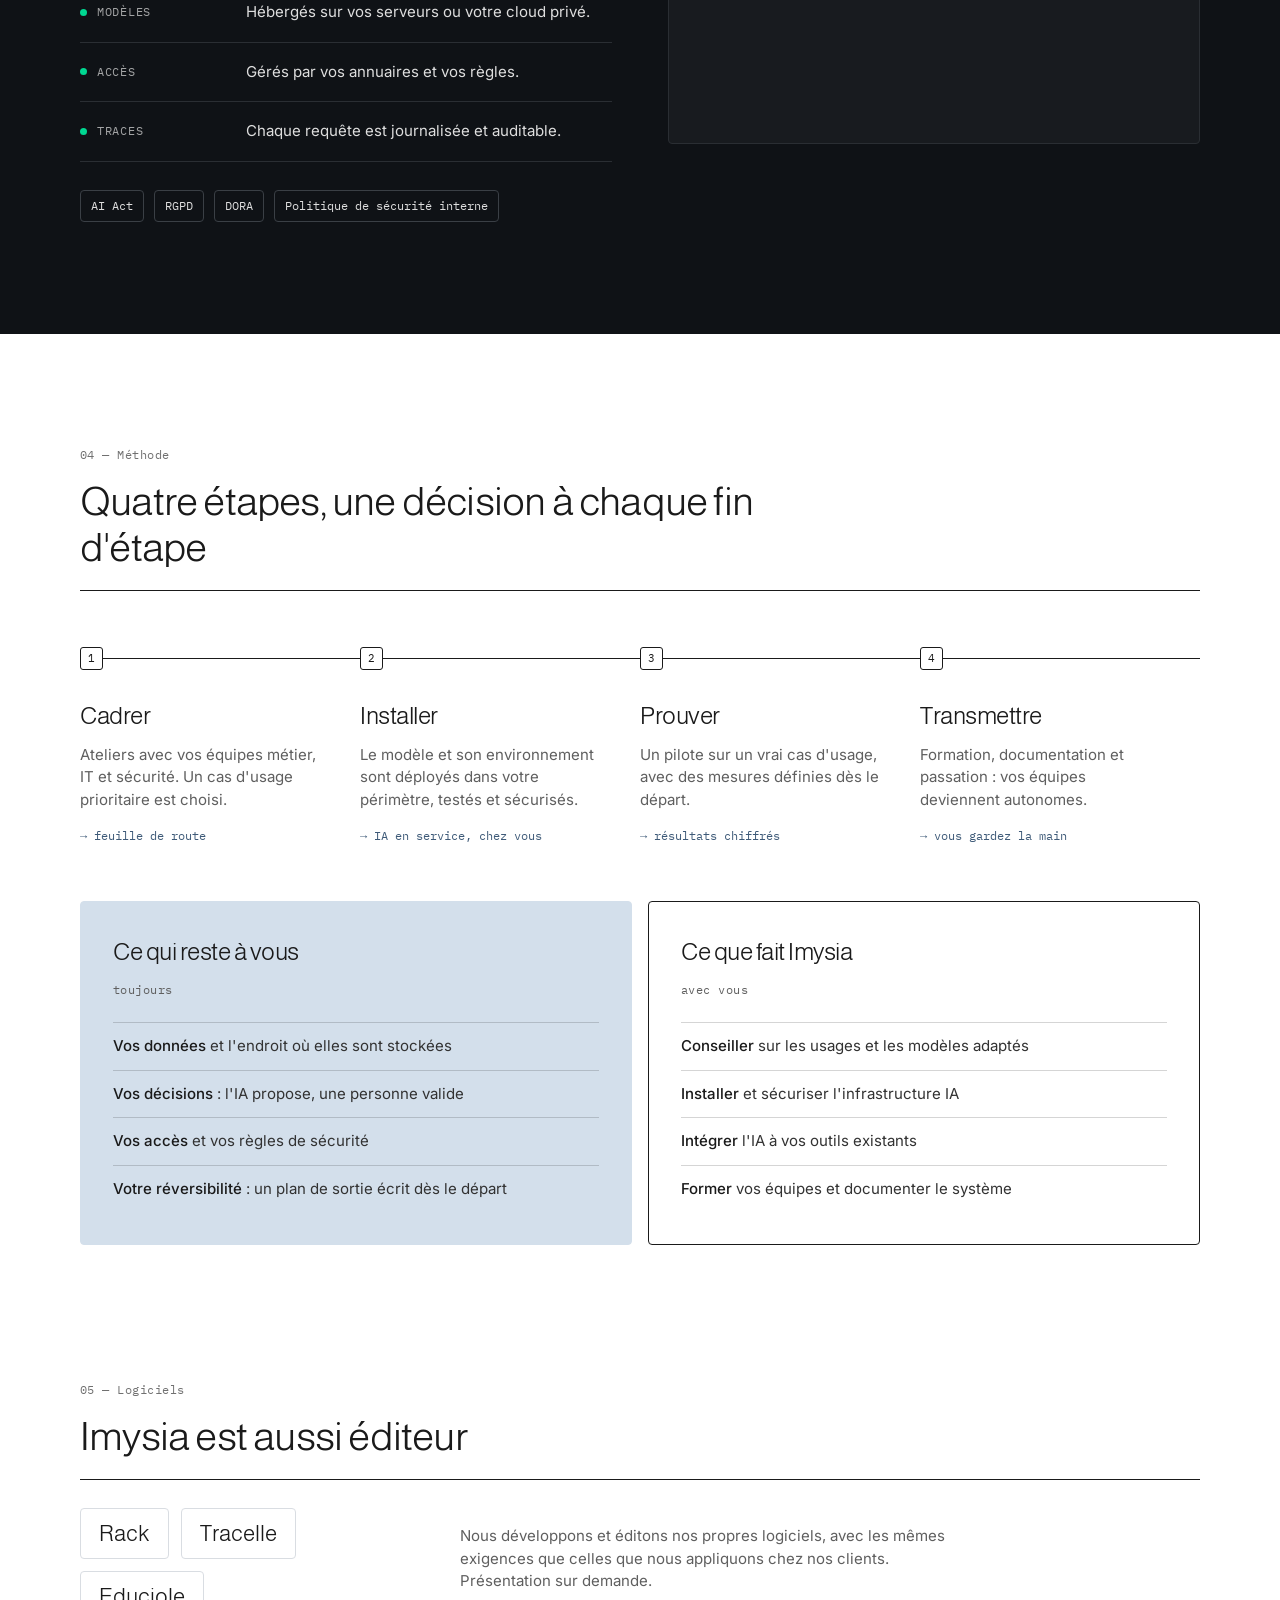
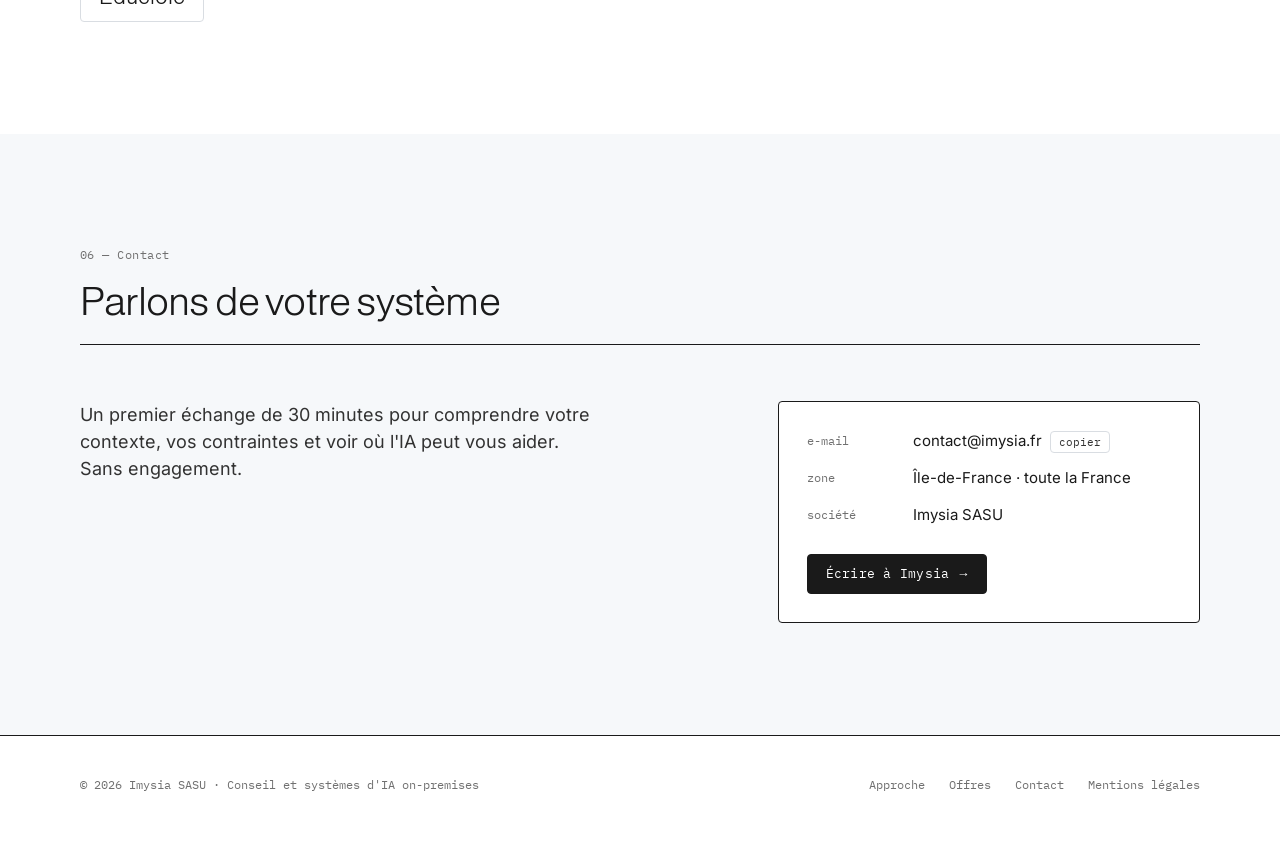
==== commit e0280d2d: "Logo Imysia : icône Module, nom aux points carrés, favicon et image de partage Co-Authored-By: Claud" ====
--- a/index.html
+++ b/index.html
@@ -6,6 +6,16 @@
 <title>Imysia — L'IA dans votre système</title>
 <meta name="description" content="Imysia conseille les entreprises et installe des systèmes d'IA on-premises, dans leur propre système d'information. Vos données restent chez vous.">
 <link rel="stylesheet" href="fonts/fonts.css">
+<link rel="icon" href="favicon.svg" type="image/svg+xml">
+<link rel="icon" href="favicon-32.png" sizes="32x32" type="image/png">
+<link rel="apple-touch-icon" href="apple-touch-icon.png">
+<meta property="og:type" content="website">
+<meta property="og:url" content="https://imysia.fr/">
+<meta property="og:title" content="Imysia — L'IA dans votre système">
+<meta property="og:description" content="Conseil et systèmes d'IA on-premises pour les entreprises. Vos données restent chez vous.">
+<meta property="og:image" content="https://imysia.fr/og-image.png">
+<meta name="twitter:card" content="summary_large_image">
+
 <style>
 :root{
   --canvas:#ffffff; --paper:#f6f8fa; --ink:#1a1a1a; --graphite:#323232; --smoke:#5f5f5f; --ash:#707070;
@@ -42,7 +52,7 @@
 header.scrolled{border-bottom-color:var(--hairline)}
 .nav{display:flex;align-items:center;justify-content:space-between;height:76px;gap:24px}
 .brand{display:flex;align-items:center;gap:14px}
-.mark{width:30px;height:30px}
+.logo{display:block;height:34px;width:auto}
 .brand-name{font-family:var(--display);font-weight:300;font-size:26px;letter-spacing:-.03em;color:var(--ink);line-height:1}
 .brand-sub{font-family:var(--mono);font-size:10px;line-height:1.25;color:var(--smoke);letter-spacing:.04em;border-left:1px solid var(--hairline);padding-left:14px}
 .links{display:flex;gap:28px}
@@ -215,6 +225,9 @@
   .hero-in{padding:80px 0}
   .hero h1{font-size:36px}
   .brand-sub{display:none}
+  .logo{height:28px}
+  .nav .btn{height:36px;padding:0 12px;font-size:12px;white-space:nowrap}
+  .nav .btn .arr{display:none}
   .offers,.method{grid-template-columns:1fr}
   .hero-meta{grid-template-columns:1fr;gap:20px}
   .soft-row{grid-template-columns:1fr;gap:16px}
@@ -237,8 +250,7 @@
 <header id="top">
   <div class="wrap nav">
     <a href="#top" class="brand" aria-label="Imysia, accueil">
-      <svg class="mark" viewBox="0 0 30 30" aria-hidden="true"><rect x=".5" y=".5" width="29" height="29" rx="3.5" fill="none" stroke="#1a1a1a" stroke-dasharray="3 3"/><rect x="8" y="8" width="14" height="14" rx="2" fill="#1a1a1a"/><circle cx="15" cy="15" r="2.2" fill="#d3dfeb"/></svg>
-      <span class="brand-name">Imysia</span>
+      <img class="logo" src="logo/imysia-logo.svg" alt="Imysia" width="139" height="34">
       <span class="brand-sub">in my system,<br>IA</span>
     </a>
     <nav class="links" aria-label="Navigation principale">
